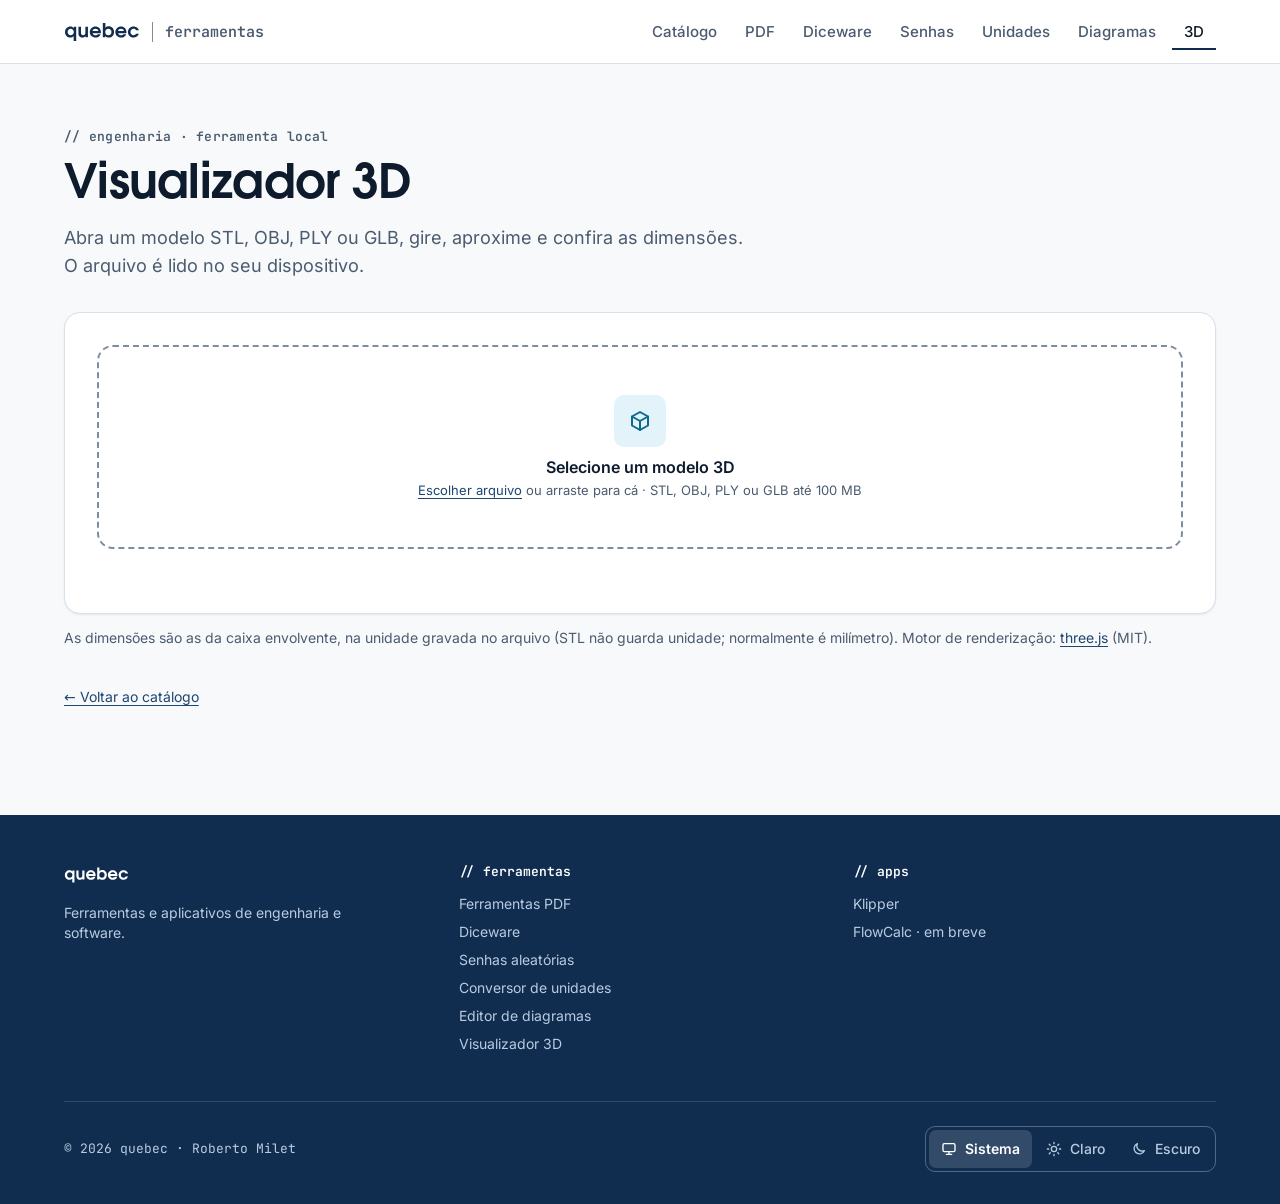
==== 3d/index.html @ 124abe1d "quebec 1.2.0: casca compartilhada, correções da 1.1.1 e motores MIT Correções (Release 1) - tokens: " ====
<!doctype html>
<html lang="pt-BR" data-theme="light">
<head>
  <meta charset="utf-8">
  <meta name="viewport" content="width=device-width, initial-scale=1">
  <title>Visualizador 3D | quebec</title>
  <meta name="description" content="Abra modelos STL, OBJ, PLY e GLB no navegador e meça as dimensões, sem enviar o arquivo.">
  <link rel="canonical" href="https://ferramentas.quebec.com.br/3d/">
  <!-- qb:head -->
<script>(function(){var s;try{s=localStorage.getItem('qb-theme')}catch(e){}document.documentElement.setAttribute('data-theme',s==='light'||s==='dark'?s:(matchMedia('(prefers-color-scheme: dark)').matches?'dark':'light'))})()</script>
<link rel="icon" type="image/png" sizes="16x16" href="/assets/quebec/logos/favicon_16.png">
<link rel="icon" type="image/png" sizes="32x32" href="/assets/quebec/logos/favicon_32.png">
<link rel="apple-touch-icon" href="/assets/quebec/logos/apple-touch-icon.png">
<meta name="theme-color" content="#F7F9FA" media="(prefers-color-scheme: light)">
<meta name="theme-color" content="#08131F" media="(prefers-color-scheme: dark)">
<link rel="preload" href="/assets/quebec/fonts/Inter-400.woff2" as="font" type="font/woff2" crossorigin>
<link rel="preload" href="/assets/quebec/fonts/TeXGyreAdventor-700.woff2" as="font" type="font/woff2" crossorigin>
<link rel="stylesheet" href="/assets/quebec/tokens.css?v=1.2.0">
<link rel="stylesheet" href="/assets/quebec/bundle.css?v=1.2.0">
<script src="/assets/quebec/quebec.js?v=1.2.0" defer></script>
<!-- /qb:head -->
  <!-- Motor: three.js (licença MIT), carregado do jsDelivr com versão fixa. -->
  <script type="importmap">{ "imports": { "three": "https://cdn.jsdelivr.net/npm/three@0.170.0/build/three.module.js", "three/addons/": "https://cdn.jsdelivr.net/npm/three@0.170.0/examples/jsm/" } }</script>
  <style>
    .viewer { position: relative; height: min(62vh, 560px); margin-top: var(--space-6); border: 1px solid var(--border); border-radius: var(--radius-lg); background: var(--surface-sunken); overflow: hidden; touch-action: none; }
    .viewer canvas { display: block; width: 100%; height: 100%; }
    .viewer-bar { display: flex; justify-content: space-between; align-items: center; gap: var(--space-4); flex-wrap: wrap; margin-top: var(--space-4); }
    .viewer-bar .qb-kv { flex: 1; min-width: 260px; }
    @media (max-width: 600px) { .viewer { height: 50vh; } }
  </style>
  <script type="module" src="./app.js?v=1"></script>
</head>
<body class="qb">
<!-- qb:header active="3d" -->
<a class="qb-btn qb-btn--primary qb-skip" href="#conteudo">Pular para o conteúdo</a>
<div class="qb-header-wrap">
  <header class="qb-header"><div class="qb-container">
    <a class="qb-brand" href="/" aria-label="quebec ferramentas, início"><img class="qb-only-light" src="/assets/quebec/logos/nome_quebec.svg" alt="quebec" width="76" height="28"><img class="qb-only-dark" src="/assets/quebec/logos/nome_quebec_branco.svg" alt="quebec" width="76" height="28"><span class="qb-sub">ferramentas</span></a>
    <nav class="qb-nav" aria-label="Principal"><a href="/">Catálogo</a><a href="/pdf/">PDF</a><a href="/diceware/">Diceware</a><a href="/senhas/">Senhas</a><a href="/unidades/">Unidades</a><a href="/diagramas/">Diagramas</a><a href="/3d/" aria-current="page">3D</a></nav>
    <button class="qb-menu-btn" type="button" aria-expanded="false" aria-controls="menu-celular" aria-label="Menu"><span class="i-open"><svg class="qb-i" aria-hidden="true"><use href="/assets/quebec/icons.svg?v=1.2.0#menu"/></svg></span><span class="i-close"><svg class="qb-i" aria-hidden="true"><use href="/assets/quebec/icons.svg?v=1.2.0#close"/></svg></span></button>
  </div></header>
  <nav class="qb-mobile-nav" id="menu-celular" aria-label="Principal (celular)" hidden><a href="/">Catálogo</a><a href="/pdf/">PDF</a><a href="/diceware/">Diceware</a><a href="/senhas/">Senhas</a><a href="/unidades/">Unidades</a><a href="/diagramas/">Diagramas</a><a href="/3d/" aria-current="page">3D</a></nav>
</div>
<!-- /qb:header -->

<main class="qb-page qb-page--wide" id="conteudo" data-qb-accent="ciano">
  <div class="qb-page-head">
    <p class="qb-eyebrow">// engenharia · ferramenta local</p>
    <h1 class="display-lg">Visualizador 3D</h1>
    <p class="qb-lead body-lg">Abra um modelo STL, OBJ, PLY ou GLB, gire, aproxime e confira as dimensões. O arquivo é lido no seu dispositivo.</p>
  </div>

  <div class="qb-panel">
    <div class="qb-drop" id="drop">
      <input type="file" id="file" accept=".stl,.obj,.ply,.glb" aria-label="Selecionar modelo 3D" aria-describedby="dropHelp">
      <span class="qb-icon-tile" aria-hidden="true"><svg class="qb-i"><use href="/assets/quebec/icons.svg?v=1.2.0#cube"/></svg></span>
      <span class="qb-drop-text"><strong>Selecione um modelo 3D</strong>
      <span class="qb-help" id="dropHelp"><span class="qb-drop-link">Escolher arquivo</span> ou arraste para cá · STL, OBJ, PLY ou GLB até 100 MB</span></span>
    </div>
    <div class="viewer" id="viewer" hidden aria-label="Visualização do modelo. Arraste para girar, use a roda ou pinça para aproximar." role="img"></div>
    <div class="viewer-bar" id="bar" hidden>
      <dl class="qb-kv" id="info"></dl>
      <div class="qb-actions">
        <button class="qb-chip" type="button" id="wire" aria-pressed="false">Aramado</button>
        <button class="qb-btn qb-btn--secondary qb-btn--sm" type="button" id="reset"><svg class="qb-i" aria-hidden="true"><use href="/assets/quebec/icons.svg?v=1.2.0#rotate"/></svg>Recentrar</button>
      </div>
    </div>
    <p class="qb-status" id="status" role="status" aria-live="polite"></p>
  </div>

  <p class="qb-help">As dimensões são as da caixa envolvente, na unidade gravada no arquivo (STL não guarda unidade; normalmente é milímetro). Motor de renderização: <a href="https://threejs.org/" target="_blank" rel="noopener noreferrer">three.js</a> (MIT).</p>
  <p class="qb-page-foot"><a href="/">← Voltar ao catálogo</a></p>
</main>

<!-- qb:footer -->
<footer class="qb-footer"><div class="qb-container">
  <div class="qb-foot-grid">
    <div class="qb-foot-brand"><img src="/assets/quebec/logos/nome_quebec_branco.svg" alt="quebec" width="65" height="24"><p>Ferramentas e aplicativos de engenharia e software.</p></div>
    <div><h2 class="qb-foot-title">// ferramentas</h2><ul><li><a href="/pdf/">Ferramentas PDF</a></li><li><a href="/diceware/">Diceware</a></li><li><a href="/senhas/">Senhas aleatórias</a></li><li><a href="/unidades/">Conversor de unidades</a></li><li><a href="/diagramas/">Editor de diagramas</a></li><li><a href="/3d/">Visualizador 3D</a></li></ul></div>
    <div><h2 class="qb-foot-title">// apps</h2><ul><li><a href="https://klipper.quebec.com.br/" rel="noopener noreferrer">Klipper</a></li><li><span class="qb-soon">FlowCalc · em breve</span></li></ul></div>
  </div>
  <div class="qb-legal"><span>© <span data-qb-year>2026</span> quebec · Roberto Milet</span><div class="qb-theme" role="group" aria-label="Tema"><button type="button" data-qb-theme-set="system" aria-pressed="true"><svg class="qb-i" aria-hidden="true"><use href="/assets/quebec/icons.svg?v=1.2.0#monitor"/></svg>Sistema</button><button type="button" data-qb-theme-set="light" aria-pressed="false"><svg class="qb-i" aria-hidden="true"><use href="/assets/quebec/icons.svg?v=1.2.0#sun"/></svg>Claro</button><button type="button" data-qb-theme-set="dark" aria-pressed="false"><svg class="qb-i" aria-hidden="true"><use href="/assets/quebec/icons.svg?v=1.2.0#moon"/></svg>Escuro</button></div></div>
</div></footer>
<!-- /qb:footer -->
</body>
</html>
---- assets/quebec/tokens.css ----
/* quebec — gerado de tokens.json do design system (pacote 1.2.0). Não editar à mão: altere o design system e gere de novo.
   1.2.0: espaços 5/10/20, --accent (realce por ferramenta), --band-border*, --on-success e tokens de movimento. */
@font-face { font-family: 'TeX Gyre Adventor'; src: url('fonts/TeXGyreAdventor-700.woff2') format('woff2'); font-weight: 700; font-style: normal; font-display: swap; }
@font-face { font-family: 'Inter'; src: url('fonts/Inter-400.woff2') format('woff2'); font-weight: 400; font-style: normal; font-display: swap; }
@font-face { font-family: 'Inter'; src: url('fonts/Inter-500.woff2') format('woff2'); font-weight: 500; font-style: normal; font-display: swap; }
@font-face { font-family: 'Inter'; src: url('fonts/Inter-600.woff2') format('woff2'); font-weight: 600; font-style: normal; font-display: swap; }
@font-face { font-family: 'JetBrains Mono'; src: url('fonts/JetBrainsMono-400.woff2') format('woff2'); font-weight: 400; font-style: normal; font-display: swap; }
@font-face { font-family: 'JetBrains Mono'; src: url('fonts/JetBrainsMono-600.woff2') format('woff2'); font-weight: 600; font-style: normal; font-display: swap; }
:root, [data-theme="light"] {
  --navy-950: #08131F;
  --navy-900: #0F1E31;
  --navy-800: #102D50;
  --navy-700: #1D4673;
  --navy-500: #3D6E9F;
  --navy-300: #9CC0E6;
  --navy-100: #E7EEF6;
  --navy-050: #F3F6FA;
  --slate-700: #4B5B70;
  --slate-400: #7D8DA1;
  --slate-200: #D8E0E9;
  --slate-050: #F7F9FA;
  --cyan-400: #4CC3F0;
  --bg: var(--slate-050);
  --surface: #FFFFFF;
  --surface-sunken: #EEF3F8;
  --surface-tint: var(--navy-100);
  --text: #0E1B2C;
  --text-muted: var(--slate-700);
  --border: var(--slate-200);
  --border-strong: var(--slate-400);
  --primary: var(--navy-800);
  --primary-hover: #0A1F38;
  --on-primary: #FFFFFF;
  --link: var(--navy-700);
  --focus: #1F78B8;
  --band: var(--navy-800);
  --on-band: #FFFFFF;
  --on-band-muted: #B9CBE0;
  --success: #1E7B4F;
  --warning: #8F5410;
  --danger: #B42318;
  --on-success: #FFFFFF;
  --accent: var(--primary);
  --accent-tint: var(--surface-tint);
  --band-border: rgba(255,255,255,0.14);
  --band-border-strong: rgba(255,255,255,0.28);
  --shadow-sm: 0 1px 2px rgba(16,45,80,0.08);
  --shadow-md: 0 6px 20px rgba(16,45,80,0.10);
  color-scheme: light;
}
[data-theme="dark"] {
  --bg: var(--navy-950);
  --surface: var(--navy-900);
  --surface-sunken: #0B1828;
  --surface-tint: #14304F;
  --text: #EEF3F8;
  --text-muted: #A3B2C4;
  --border: #25394F;
  --border-strong: #5E7591;
  --primary: var(--navy-300);
  --primary-hover: #B9D3EE;
  --on-primary: var(--navy-950);
  --link: var(--navy-300);
  --focus: var(--cyan-400);
  --band: var(--navy-900);
  --on-band: #EEF3F8;
  --on-band-muted: #A3B2C4;
  --success: #5CCB93;
  --warning: #F0B45A;
  --danger: #F28B82;
  --on-success: var(--navy-950);
  --band-border: rgba(255,255,255,0.12);
  --band-border-strong: rgba(255,255,255,0.24);
  --shadow-sm: 0 1px 2px rgba(0,0,0,0.4);
  --shadow-md: 0 8px 24px rgba(0,0,0,0.45);
  color-scheme: dark;
}
:root {
  --space-1: 4px;
  --space-2: 8px;
  --space-3: 12px;
  --space-4: 16px;
  --space-5: 20px;
  --space-6: 24px;
  --space-8: 32px;
  --space-10: 40px;
  --space-12: 48px;
  --space-16: 64px;
  --space-20: 80px;
  --space-24: 96px;
  --radius-sm: 6px;
  --radius-md: 10px;
  --radius-lg: 16px;
  --radius-xl: 24px;
  --radius-full: 999px;
  --container: 1200px;
  --container-narrow: 760px;
  --header-height: 64px;
  --dur-1: 120ms;
  --dur-2: 200ms;
  --ease: cubic-bezier(.2,0,0,1);
  --font-display: "TeX Gyre Adventor", "Century Gothic", "Avenir Next", system-ui, sans-serif;
  --font-sans: Inter, system-ui, -apple-system, "Segoe UI", Roboto, sans-serif;
  --font-mono: "JetBrains Mono", ui-monospace, "SFMono-Regular", Menlo, monospace;
}
/* Realce por ferramenta: só pinta ícones, sobretítulos e destaques de título. Nunca altera --primary, --link ou --focus.
   As cores ficam longe de --danger, --warning e --success. Use <main data-qb-accent="violeta">. */
[data-qb-accent="violeta"] { --accent: #6A3FC1; --accent-tint: #F0EBFA; }
[data-theme="dark"] [data-qb-accent="violeta"] { --accent: #C3AEF5; --accent-tint: #2A2347; }
[data-qb-accent="ciano"] { --accent: #0B6A8F; --accent-tint: #E3F3FA; }
[data-theme="dark"] [data-qb-accent="ciano"] { --accent: var(--cyan-400); --accent-tint: #0F3144; }
@media (prefers-reduced-motion: reduce) { :root { --dur-1: 0ms; --dur-2: 0ms; } }
.display-xl { font-family: var(--font-display); font-size: 64px; line-height: 68px; font-weight: 700; letter-spacing: -0.02em; }
.display-lg { font-family: var(--font-display); font-size: 48px; line-height: 54px; font-weight: 700; letter-spacing: -0.015em; }
.h1 { font-family: var(--font-display); font-size: 36px; line-height: 42px; font-weight: 700; letter-spacing: -0.01em; }
.h2 { font-family: var(--font-display); font-size: 28px; line-height: 34px; font-weight: 700; }
.h3 { font-family: var(--font-display); font-size: 20px; line-height: 26px; font-weight: 700; }
.body-lg { font-family: var(--font-sans); font-size: 18px; line-height: 28px; font-weight: 400; }
.body { font-family: var(--font-sans); font-size: 16px; line-height: 24px; font-weight: 400; }
.body-sm { font-family: var(--font-sans); font-size: 14px; line-height: 20px; font-weight: 400; }
.label { font-family: var(--font-sans); font-size: 14px; line-height: 20px; font-weight: 600; }
.caption { font-family: var(--font-sans); font-size: 12px; line-height: 16px; font-weight: 500; }
.eyebrow { font-family: var(--font-mono); font-size: 13px; line-height: 18px; font-weight: 600; }
.code { font-family: var(--font-mono); font-size: 14px; line-height: 22px; font-weight: 400; }
.result { font-family: var(--font-mono); font-size: 32px; line-height: 40px; font-weight: 600; }
---- assets/quebec/bundle.css ----
/* quebec — componentes (classes qb-*), pacote 1.2.0. Carrega depois de tokens.css; usa só variáveis de token.
   Pontos de quebra (convenção, media queries não leem variáveis): 1100 / 860 / 600 px. */
.qb, .qb * { box-sizing: border-box; }
.qb { font-family: var(--font-sans); color: var(--text); background: var(--bg); -webkit-font-smoothing: antialiased; }
.qb a { color: var(--link); text-underline-offset: 3px; }
.qb :focus-visible { outline: 2px solid var(--focus); outline-offset: 2px; }
.qb-container { max-width: var(--container); margin: 0 auto; padding: 0 var(--space-6); }
.qb-narrow { max-width: var(--container-narrow); margin: 0 auto; padding: 0 var(--space-6); }
.qb-muted { color: var(--text-muted); }

/* Botão */
.qb-btn { display: inline-flex; align-items: center; justify-content: center; gap: var(--space-2); height: 44px; padding: 0 var(--space-6);
  border-radius: var(--radius-md); border: 1px solid transparent; font: 600 15px/20px var(--font-sans); text-decoration: none; cursor: pointer; white-space: nowrap; }
.qb a.qb-btn { text-decoration: none; }
.qb-btn svg { width: 18px; height: 18px; }
.qb-btn--primary, .qb a.qb-btn--primary { background: var(--primary); color: var(--on-primary); }
.qb-btn--primary:hover { background: var(--primary-hover); }
.qb-btn--secondary, .qb a.qb-btn--secondary { background: var(--surface); color: var(--text); border-color: var(--border-strong); }
.qb-btn--secondary:hover { background: var(--surface-sunken); }
.qb-btn--ghost, .qb a.qb-btn--ghost { background: transparent; color: var(--text); }
.qb-btn--ghost:hover { background: var(--surface-tint); }
.qb-btn--on-band, .qb a.qb-btn--on-band { background: var(--on-band); color: var(--navy-800); }
.qb-btn--sm { height: 36px; padding: 0 var(--space-4); font-size: 14px; }
.qb-btn[disabled] { opacity: .45; cursor: not-allowed; }

/* Selo */
.qb-badge { display: inline-flex; align-items: center; gap: var(--space-1); height: 24px; padding: 0 var(--space-2); border-radius: var(--radius-sm);
  font: 500 12px/16px var(--font-sans); background: var(--surface-sunken); color: var(--text-muted); border: 1px solid var(--border); }
.qb-badge svg { width: 14px; height: 14px; }
.qb-badge--brand { background: var(--surface-tint); color: var(--text); border-color: transparent; }
.qb-badge--new { background: var(--primary); color: var(--on-primary); border-color: transparent; }
.qb-badge--success { color: var(--success); background: var(--surface); border-color: var(--border); }

/* Chip de filtro */
.qb-chips { display: flex; flex-wrap: wrap; gap: var(--space-2); }
.qb-chip { display: inline-flex; align-items: center; gap: var(--space-2); height: 36px; padding: 0 var(--space-4); border-radius: var(--radius-full);
  border: 1px solid var(--border-strong); background: var(--surface); color: var(--text); font: 500 14px/20px var(--font-sans); cursor: pointer; }
.qb-chip[aria-pressed="true"] { background: var(--primary); border-color: var(--primary); color: var(--on-primary); }
.qb-chip .qb-count { font: 400 12px/16px var(--font-mono); opacity: .75; }

/* Campo */
.qb-field { display: grid; gap: var(--space-2); }
.qb-field > label { font: 600 14px/20px var(--font-sans); }
.qb-field .qb-help { font: 400 13px/18px var(--font-sans); color: var(--text-muted); }
.qb-input { display: flex; align-items: center; gap: var(--space-2); height: 44px; padding: 0 var(--space-4); border-radius: var(--radius-md);
  border: 1px solid var(--border-strong); background: var(--surface); color: var(--text); }
.qb-input:focus-within { outline: 2px solid var(--focus); outline-offset: 2px; }
.qb-input input, .qb-input select { flex: 1; min-width: 0; border: 0; background: transparent; color: inherit; font: 400 16px/24px var(--font-sans); outline: none; }
.qb-input .qb-unit { font: 400 14px/20px var(--font-mono); color: var(--text-muted); }
.qb-input svg { width: 18px; height: 18px; color: var(--text-muted); flex: none; }
.qb-input--search { height: 52px; border-radius: var(--radius-lg); }
.qb-input--error { border-color: var(--danger); }
.qb-field .qb-error { font: 500 13px/18px var(--font-sans); color: var(--danger); }
.qb-kbd { font: 500 12px/16px var(--font-mono); padding: 2px 6px; border-radius: var(--radius-sm); border: 1px solid var(--border-strong); color: var(--text-muted); background: var(--surface-sunken); }
.qb-mono { font-family: var(--font-mono); }

/* Cabeçalho */
.qb-header { height: var(--header-height); background: var(--surface); border-bottom: 1px solid var(--border); }
.qb-header .qb-container { height: 100%; display: flex; align-items: center; gap: var(--space-8); }
.qb-brand { display: inline-flex; align-items: center; gap: var(--space-3); text-decoration: none; color: var(--text); }
.qb .qb-brand { text-decoration: none; }
.qb-brand img { height: 28px; width: auto; display: block; }
.qb-brand .qb-sub { font: 600 15px/20px var(--font-mono); color: var(--text-muted); padding-left: var(--space-3); border-left: 1px solid var(--border-strong); }
.qb-nav { display: flex; gap: var(--space-1); margin-left: auto; align-items: center; }
.qb-nav a { font: 500 15px/20px var(--font-sans); color: var(--text-muted); text-decoration: none; padding: var(--space-2) var(--space-3); border-radius: var(--radius-sm); }
.qb-nav a:hover { color: var(--text); background: var(--surface-tint); }
.qb-nav a[aria-current="page"] { color: var(--text); box-shadow: inset 0 -2px 0 var(--primary); border-radius: 0; }

/* Sobretítulo e seções */
.qb-eyebrow { font: 600 13px/18px var(--font-mono); color: var(--text-muted); letter-spacing: .02em; margin: 0 0 var(--space-3); }
.qb-section { padding: var(--space-24) 0; }
.qb-section-head { max-width: 640px; margin-bottom: var(--space-12); }
.qb-section-head h2 { margin: 0 0 var(--space-3); }
.qb-section-head p { margin: 0; color: var(--text-muted); }

/* Hero */
.qb-hero { padding: var(--space-24) 0 var(--space-16); }
.qb-hero .qb-container { display: grid; grid-template-columns: 1.1fr .9fr; gap: var(--space-16); align-items: center; }
.qb-hero h1 { margin: 0 0 var(--space-6); }
.qb-hero p.qb-lead { margin: 0 0 var(--space-8); color: var(--text-muted); max-width: 520px; }
.qb-actions { display: flex; gap: var(--space-3); flex-wrap: wrap; }
.qb-tree { background: var(--surface); border: 1px solid var(--border); border-radius: var(--radius-xl); padding: var(--space-8); box-shadow: var(--shadow-sm); }
.qb-tree .qb-tree-top { display: flex; align-items: center; gap: var(--space-3); margin-bottom: var(--space-6); }
.qb-tree .qb-tree-top img { width: 40px; height: 40px; }
.qb-tree ul { list-style: none; margin: 0; padding: 0; font: 400 15px/24px var(--font-mono); }
.qb-tree li { display: grid; grid-template-columns: 28px 130px 1fr; padding: var(--space-2) 0; border-top: 1px dashed var(--border); }
.qb-tree li .b { color: var(--text-muted); }
.qb-tree li .n { font-weight: 600; color: var(--text); }
.qb-tree li .d { color: var(--text-muted); font-family: var(--font-sans); font-size: 14px; }

/* Cards */
.qb-grid { display: grid; grid-template-columns: repeat(3, 1fr); gap: var(--space-6); }
.qb-card { display: flex; flex-direction: column; gap: var(--space-3); padding: var(--space-6); background: var(--surface); border: 1px solid var(--border);
  border-radius: var(--radius-lg); color: var(--text); text-decoration: none; }
.qb a.qb-card { text-decoration: none; color: var(--text); }
a.qb-card:hover { box-shadow: var(--shadow-md); border-color: var(--border-strong); }
.qb-card h3 { margin: 0; }
.qb-card p { margin: 0; color: var(--text-muted); }
.qb-card .qb-card-top { display: flex; align-items: center; justify-content: space-between; gap: var(--space-3); }
.qb-card .qb-card-foot { margin-top: auto; padding-top: var(--space-3); display: flex; align-items: center; justify-content: space-between; gap: var(--space-2);
  font: 400 13px/18px var(--font-mono); color: var(--text-muted); }
.qb-card .qb-go { font: 600 14px/20px var(--font-sans); color: var(--link); display: inline-flex; align-items: center; gap: var(--space-1); }
.qb-card .qb-go svg { width: 16px; height: 16px; }
.qb-icon-tile { width: 44px; height: 44px; border-radius: var(--radius-md); background: var(--accent-tint); color: var(--accent);
  display: inline-flex; align-items: center; justify-content: center; flex: none; }
.qb-icon-tile svg { width: 24px; height: 24px; }
.qb-icon-tile--brand { background: var(--navy-800); color: var(--on-band); }

/* Painel de ferramenta */
.qb-tool { background: var(--surface); border: 1px solid var(--border); border-radius: var(--radius-lg); overflow: hidden; }
.qb-tool-head { display: flex; align-items: center; gap: var(--space-4); padding: var(--space-6); border-bottom: 1px solid var(--border); }
.qb-tool-head h2 { margin: 0; }
.qb-tool-head p { margin: 2px 0 0; color: var(--text-muted); }
.qb-tool-body { display: grid; grid-template-columns: 1fr 1fr; }
.qb-tool-in { padding: var(--space-6); display: grid; gap: var(--space-4); align-content: start; }
.qb-tool-out { padding: var(--space-6); background: var(--surface-sunken); border-left: 1px solid var(--border); display: grid; gap: var(--space-4); align-content: start; }
.qb-row2 { display: grid; grid-template-columns: 1fr 1fr; gap: var(--space-3); }
.qb-meter { height: 8px; border-radius: var(--radius-full); background: var(--border); overflow: hidden; }
.qb-meter > span { display: block; height: 100%; background: var(--primary); border-radius: var(--radius-full); }
.qb-kv { display: grid; grid-template-columns: auto 1fr; gap: var(--space-2) var(--space-6); margin: 0; font: 400 14px/22px var(--font-mono); }
.qb-kv dt { color: var(--text-muted); }
.qb-kv dd { margin: 0; text-align: right; }
.qb-note { display: flex; gap: var(--space-2); align-items: flex-start; font: 400 13px/18px var(--font-sans); color: var(--text-muted); }
.qb-note svg { width: 16px; height: 16px; flex: none; margin-top: 1px; }

/* Faixa e rodapé */
.qb-band { background: var(--band); color: var(--on-band); border-radius: var(--radius-xl); padding: var(--space-12); display: flex; align-items: center; justify-content: space-between; gap: var(--space-8); }
.qb-band h2 { margin: 0 0 var(--space-2); color: var(--on-band); }
.qb-band p { margin: 0; color: var(--on-band-muted); }
.qb-footer { background: var(--band); color: var(--on-band-muted); padding: var(--space-12) 0 var(--space-8); }
.qb-footer .qb-foot-grid { display: grid; grid-template-columns: repeat(auto-fit, minmax(160px, 1fr)); gap: var(--space-8); }
.qb-footer .qb-foot-brand p { margin: 0; max-width: 300px; font-size: 14px; line-height: 20px; }
.qb-footer img { height: 24px; display: block; margin-bottom: var(--space-4); }
/* Título de coluna do rodapé: vale para qualquer nível de título (h2, h3, h4). */
.qb-footer h4, .qb-foot-title { margin: 0 0 var(--space-3); font: 600 13px/18px var(--font-mono); letter-spacing: normal; color: var(--on-band); }
.qb-footer .qb-soon { font-size: 14px; color: var(--on-band-muted); }
.qb-footer ul { list-style: none; margin: 0; padding: 0; display: grid; gap: var(--space-2); }
.qb-footer a { color: var(--on-band-muted); text-decoration: none; font-size: 14px; }
.qb-footer a:hover { color: var(--on-band); text-decoration: underline; }
.qb-footer .qb-legal { margin-top: var(--space-12); padding-top: var(--space-6); border-top: 1px solid var(--band-border); display: flex; align-items: center; justify-content: space-between; gap: var(--space-4); flex-wrap: wrap; font: 400 13px/18px var(--font-mono); }

@media (max-width: 860px) {
  .qb-hero .qb-container, .qb-tool-body { grid-template-columns: 1fr; }
  .qb-tool-out { border-left: 0; border-top: 1px solid var(--border); }
  .qb-grid { grid-template-columns: repeat(2, minmax(0, 1fr)); }
  .qb-band { flex-direction: column; align-items: flex-start; padding: var(--space-8); }
  .qb-section { padding: var(--space-16) 0; }
  .qb-nav { display: none; }
}

/* ---------- v1.1 ---------- */
.qb [hidden] { display: none !important; }
.qb .qb-input input:focus-visible, .qb .qb-input select:focus-visible { outline: none; }
.qb .qb-only-dark { display: none !important; }
[data-theme="dark"] .qb .qb-only-light, .qb[data-theme="dark"] .qb-only-light { display: none !important; }
[data-theme="dark"] .qb .qb-only-dark, .qb[data-theme="dark"] .qb-only-dark { display: block !important; }
.qb-visually-hidden { position: absolute !important; width: 1px; height: 1px; margin: -1px; padding: 0; overflow: hidden; clip: rect(0 0 0 0); white-space: nowrap; border: 0; }

/* Alvo de toque: controles de 36px ganham 4px invisíveis acima e abaixo (44px no total). */
.qb-btn--sm, .qb-chip { position: relative; }
.qb-btn--sm::after, .qb-chip::after { content: ""; position: absolute; left: 0; right: 0; top: -4px; bottom: -4px; }

/* Menu no celular */
.qb-menu-btn { display: none; margin-left: auto; width: 44px; height: 44px; align-items: center; justify-content: center; flex: none;
  border-radius: var(--radius-md); border: 1px solid var(--border-strong); background: var(--surface); color: var(--text); cursor: pointer; padding: 0; }
.qb-menu-btn svg { width: 22px; height: 22px; display: block; }
.qb-menu-btn .i-close { display: none; }
.qb-menu-btn[aria-expanded="true"] .i-open { display: none; }
.qb-menu-btn[aria-expanded="true"] .i-close { display: block; }
.qb-mobile-nav { display: none; background: var(--surface); border-bottom: 1px solid var(--border); padding: var(--space-2) var(--space-6) var(--space-6); box-shadow: var(--shadow-md); }
.qb-mobile-nav a { display: flex; align-items: center; min-height: 48px; padding: 0 var(--space-3); font: 500 16px/24px var(--font-sans); color: var(--text); text-decoration: none; border-radius: var(--radius-md); }
.qb-mobile-nav a:hover { background: var(--surface-tint); }
.qb-mobile-nav a[aria-current="page"] { background: var(--surface-tint); font-weight: 600; }
.qb .qb-mobile-nav a.qb-btn { justify-content: center; width: 100%; margin-top: var(--space-4); min-height: 48px; font-weight: 600; }
.qb .qb-mobile-nav a.qb-btn--primary { color: var(--on-primary); }
.qb-header--compact .qb-nav, .qb-header--compact .qb-header-cta { display: none; }
.qb-header--compact .qb-menu-btn { display: inline-flex; }
.qb-header--compact + .qb-mobile-nav:not([hidden]) { display: block; }
@media (max-width: 860px) {
  .qb-header .qb-header-cta { display: none; }
  .qb-menu-btn { display: inline-flex; }
  .qb-mobile-nav:not([hidden]) { display: block; }
}

/* Seletor de tema */
.qb-theme { display: inline-flex; padding: 3px; gap: 2px; border-radius: var(--radius-md); border: 1px solid var(--border-strong); background: var(--surface); }
.qb-theme button { display: inline-flex; align-items: center; gap: var(--space-2); min-height: 38px; padding: 0 var(--space-3); border: 0; border-radius: calc(var(--radius-md) - 3px);
  background: transparent; color: var(--text-muted); font: 500 14px/20px var(--font-sans); cursor: pointer; }
.qb-theme button svg { width: 16px; height: 16px; }
.qb-theme button[aria-pressed="true"] { background: var(--surface-tint); color: var(--text); font-weight: 600; }
.qb-footer .qb-theme { background: transparent; border-color: var(--band-border-strong); }
.qb-footer .qb-theme button { color: var(--on-band-muted); }
.qb-footer .qb-theme button[aria-pressed="true"] { background: var(--band-border); color: var(--on-band); }

/* Área de arquivos */
.qb-drop { position: relative; display: grid; justify-items: center; gap: var(--space-2); text-align: center; padding: var(--space-12) var(--space-6);
  border: 2px dashed var(--border-strong); border-radius: var(--radius-lg); background: var(--surface); color: var(--text); cursor: pointer; }
.qb-drop:hover, .qb-drop.is-over { border-color: var(--primary); background: var(--surface-tint); }
.qb-drop:focus-within { outline: 2px solid var(--focus); outline-offset: 2px; }
.qb-drop input[type="file"] { position: absolute; inset: 0; opacity: 0; cursor: pointer; width: 100%; height: 100%; }
.qb-drop .qb-icon-tile { width: 52px; height: 52px; }
.qb-drop strong { font: 600 16px/24px var(--font-sans); }
.qb-drop .qb-drop-link { color: var(--link); text-decoration: underline; text-underline-offset: 3px; }
.qb-drop .qb-help { font: 400 13px/18px var(--font-sans); color: var(--text-muted); }
.qb-drop.is-error { border-color: var(--danger); }
.qb-drop.is-compact { padding: var(--space-6); grid-auto-flow: column; justify-content: start; text-align: left; }

/* Lista de arquivos */
.qb-files { list-style: none; margin: 0; padding: 0; border: 1px solid var(--border); border-radius: var(--radius-lg); background: var(--surface); }
.qb-file { display: grid; grid-template-columns: auto auto 1fr auto auto; align-items: center; gap: var(--space-3); padding: var(--space-2) var(--space-3) var(--space-2) var(--space-2); min-height: 64px; }
.qb-file + .qb-file { border-top: 1px solid var(--border); }
.qb-file .qb-move { display: grid; }
.qb-file .qb-move button, .qb-icon-btn { width: 44px; height: 30px; display: inline-flex; align-items: center; justify-content: center; border: 0; background: transparent;
  color: var(--text-muted); border-radius: var(--radius-sm); cursor: pointer; padding: 0; }
.qb-icon-btn { height: 44px; }
.qb-file .qb-move button:hover, .qb-icon-btn:hover { background: var(--surface-tint); color: var(--text); }
.qb-file .qb-move button[disabled] { opacity: .35; cursor: default; background: transparent; }
.qb-file .qb-move svg, .qb-icon-btn svg { width: 18px; height: 18px; }
.qb-file .qb-file-ico { color: var(--primary); display: inline-flex; }
.qb-file .qb-file-ico svg { width: 22px; height: 22px; }
.qb-file .qb-file-name { min-width: 0; }
.qb-file .qb-file-name b { display: block; font: 600 15px/20px var(--font-sans); overflow: hidden; text-overflow: ellipsis; white-space: nowrap; }
.qb-file .qb-file-name span { font: 400 13px/18px var(--font-mono); color: var(--text-muted); }
.qb-file .qb-file-state { font: 500 13px/18px var(--font-sans); color: var(--text-muted); display: inline-flex; gap: var(--space-1); align-items: center; white-space: nowrap; }
.qb-file .qb-file-state svg { width: 16px; height: 16px; }
.qb-file.is-done .qb-file-state { color: var(--success); }
.qb-file.is-error .qb-file-state { color: var(--danger); }
.qb-file.is-error .qb-file-name span { color: var(--danger); }

/* Progresso */
.qb-progress { display: grid; gap: var(--space-2); }
.qb-progress-top { display: flex; justify-content: space-between; gap: var(--space-3); font: 600 14px/20px var(--font-sans); }
.qb-progress-top .qb-mono { font-weight: 400; color: var(--text-muted); }
.qb-bar { height: 8px; border-radius: var(--radius-full); background: var(--border); overflow: hidden; }
.qb-bar > span { display: block; height: 100%; background: var(--primary); border-radius: var(--radius-full); }
.qb-bar.is-indeterminate > span { width: 35%; animation: qb-slide 1.4s ease-in-out infinite; }
@keyframes qb-slide { 0% { transform: translateX(-100%); } 100% { transform: translateX(290%); } }
@media (prefers-reduced-motion: reduce) { .qb-bar.is-indeterminate > span { animation: none; width: 100%; opacity: .5; } }
.qb-progress .qb-help { font: 400 13px/18px var(--font-sans); color: var(--text-muted); }

/* Estado vazio */
.qb-empty { display: grid; justify-items: center; text-align: center; gap: var(--space-3); padding: var(--space-12) var(--space-6);
  border: 1px dashed var(--border-strong); border-radius: var(--radius-lg); background: var(--surface); }
.qb-empty h3 { margin: var(--space-2) 0 0; }
.qb-empty p { margin: 0; color: var(--text-muted); max-width: 420px; }
.qb-empty[hidden] { display: none; }

/* Ferramenta de arquivos */
.qb-ops { display: grid; grid-template-columns: repeat(5, 1fr); gap: var(--space-2); }
.qb-op { display: grid; justify-items: center; gap: var(--space-1); min-height: 72px; padding: var(--space-3) var(--space-2); text-align: center;
  border: 1px solid var(--border); border-radius: var(--radius-md); background: var(--surface); color: var(--text); font: 500 13px/16px var(--font-sans); cursor: pointer; }
.qb-op svg { width: 20px; height: 20px; color: var(--text-muted); }
.qb-op:hover { border-color: var(--border-strong); }
.qb-op[aria-pressed="true"] { border-color: var(--primary); box-shadow: inset 0 0 0 1px var(--primary); background: var(--surface-tint); font-weight: 600; }
.qb-op[aria-pressed="true"] svg { color: var(--primary); }
.qb-filetool { display: grid; gap: var(--space-6); padding: var(--space-6); }
.qb-actionbar { display: flex; align-items: center; justify-content: space-between; gap: var(--space-3); flex-wrap: wrap; padding-top: var(--space-2); border-top: 1px solid var(--border); }
.qb-result { display: flex; align-items: center; gap: var(--space-4); padding: var(--space-4); border-radius: var(--radius-lg); background: var(--surface-sunken); border: 1px solid var(--border); }
.qb-result .qb-icon-tile { background: var(--surface); color: var(--success); }
.qb-result div { flex: 1; min-width: 0; }
.qb-result b { display: block; font: 600 15px/20px var(--font-sans); }
.qb-result span { font: 400 13px/18px var(--font-mono); color: var(--text-muted); }
@media (max-width: 860px) {
  .qb-tool-head { padding: var(--space-4); align-items: flex-start; }
  .qb-tool-head h2 { font-size: 22px; line-height: 28px; }
  .qb-ops { grid-template-columns: repeat(2, 1fr); }
  .qb-file { grid-template-columns: auto 1fr auto; }
  .qb-file .qb-file-ico, .qb-file .qb-file-state { display: none; }
  .qb-result { flex-wrap: wrap; }
}

/* ---------- v1.2 · casca compartilhada das ferramentas ---------- */
body.qb { margin: 0; min-height: 100vh; }
:where(.qb) :where(button, input, select, textarea) { font: inherit; }
.qb-skip { position: absolute; left: var(--space-4); top: -100px; z-index: 20; }
.qb-skip:focus { top: var(--space-3); }

/* Ícones: sprite /assets/quebec/icons.svg, usado com <svg class="qb-i"><use href="…#nome"/></svg>. */
.qb-i { width: 20px; height: 20px; flex: none; display: inline-block; vertical-align: -0.2em; fill: none; stroke: currentColor; stroke-width: 2; stroke-linecap: round; stroke-linejoin: round; }
.qb-accent-text { color: var(--accent); }

/* Movimento */
.qb-btn, .qb-chip, .qb-card, .qb-nav a, .qb-drop, .qb-op, .qb-theme button, .qb-icon-btn, .qb-control, .qb-check {
  transition: background-color var(--dur-1) var(--ease), border-color var(--dur-1) var(--ease), color var(--dur-1) var(--ease), box-shadow var(--dur-2) var(--ease); }
.qb-chip:hover:not([aria-pressed="true"]) { background: var(--surface-tint); }

/* Cartão como botão (catálogos internos das ferramentas) */
button.qb-card { width: 100%; font: inherit; text-align: left; cursor: pointer; align-items: flex-start; }
button.qb-card:hover { box-shadow: var(--shadow-md); border-color: var(--border-strong); }
.qb-card .qb-card-text { margin: 0; color: var(--text-muted); font: 400 14px/20px var(--font-sans); }
.qb-grid--2 { grid-template-columns: repeat(2, minmax(0, 1fr)); }
.qb-grid--4 { grid-template-columns: repeat(4, minmax(0, 1fr)); gap: var(--space-4); }
@media (max-width: 1100px) { .qb-grid--4 { grid-template-columns: repeat(3, minmax(0, 1fr)); } }
@media (max-width: 860px) { .qb-grid--2 { grid-template-columns: repeat(2, minmax(0, 1fr)); } .qb-grid--4 { grid-template-columns: repeat(2, minmax(0, 1fr)); } }
@media (max-width: 600px) {
  .qb-grid, .qb-grid--2, .qb-grid--4 { grid-template-columns: 1fr; gap: var(--space-3); }
  .qb-grid--4 .qb-card { display: grid; grid-template-columns: 44px 1fr; column-gap: var(--space-4); row-gap: var(--space-1); }
  .qb-grid--4 .qb-card > .qb-icon-tile { grid-row: span 2; }
}

/* Página de ferramenta: cabeçalho da página, painel e rodapé da página */
.qb-page { max-width: 880px; margin: 0 auto; padding: var(--space-16) var(--space-6) var(--space-24); }
.qb-page--wide { max-width: var(--container); }
.qb-page--center .qb-page-head { text-align: center; }
.qb-page--center .qb-page-head .qb-lead { margin-left: auto; margin-right: auto; }
.qb-page-head { margin-bottom: var(--space-8); }
.qb-page-head h1 { margin: 0 0 var(--space-3); }
.qb-page-head .qb-lead { margin: 0; max-width: 680px; color: var(--text-muted); }
.qb-page-foot { margin-top: var(--space-10); color: var(--text-muted); font-size: 14px; }
.qb-panel { background: var(--surface); border: 1px solid var(--border); border-radius: var(--radius-lg); padding: var(--space-8); box-shadow: var(--shadow-sm); }
.qb-panel + .qb-panel { margin-top: var(--space-4); }
.qb-divider { border: 0; border-top: 1px solid var(--border); margin: var(--space-8) 0 var(--space-6); }
.qb-help { font: 400 14px/20px var(--font-sans); color: var(--text-muted); }
.qb-help.qb-mono { font-family: var(--font-mono); font-size: 13px; }

/* Controles de formulário soltos: o mesmo padrão de .qb-input (44px, radius-md) */
.qb-label { display: block; margin: 0 0 var(--space-2); font: 600 14px/20px var(--font-sans); color: var(--text); }
.qb-control { display: block; width: 100%; min-height: 44px; padding: 0 var(--space-3); border-radius: var(--radius-md); border: 1px solid var(--border-strong);
  background: var(--surface); color: var(--text); font: 400 16px/24px var(--font-sans); }
textarea.qb-control { padding: var(--space-2) var(--space-3); resize: vertical; }
input[type="color"].qb-control { padding: var(--space-1); cursor: pointer; }
.qb-control:hover { border-color: var(--text-muted); }
.qb-control:focus-visible { outline: 2px solid var(--focus); outline-offset: 2px; }
.qb-control[aria-invalid="true"] { border-color: var(--danger); }
.qb-control--mono, textarea.qb-control--mono { font-family: var(--font-mono); font-variant-ligatures: none; }
.qb-select { position: relative; display: block; }
.qb-select > select { appearance: none; -webkit-appearance: none; padding-right: var(--space-10); cursor: pointer; }
.qb-select::after { content: ""; position: absolute; right: var(--space-3); top: 50%; width: 18px; height: 18px; margin-top: -9px; pointer-events: none; background: var(--text-muted);
  -webkit-mask: url("data:image/svg+xml,%3Csvg xmlns='http://www.w3.org/2000/svg' viewBox='0 0 24 24' fill='none' stroke='black' stroke-width='2' stroke-linecap='round' stroke-linejoin='round'%3E%3Cpath d='M6 9l6 6 6-6'/%3E%3C/svg%3E") center / contain no-repeat;
          mask: url("data:image/svg+xml,%3Csvg xmlns='http://www.w3.org/2000/svg' viewBox='0 0 24 24' fill='none' stroke='black' stroke-width='2' stroke-linecap='round' stroke-linejoin='round'%3E%3Cpath d='M6 9l6 6 6-6'/%3E%3C/svg%3E") center / contain no-repeat; }
.qb-fieldset { border: 0; margin: var(--space-6) 0; padding: 0; min-width: 0; }
.qb-fieldset > legend { padding: 0; margin-bottom: var(--space-3); font: 600 14px/20px var(--font-sans); }
.qb-row2 + .qb-row2, .qb-row2 + .qb-field, .qb-field + .qb-field, .qb-field + .qb-row2 { margin-top: var(--space-4); }
.qb-checks { display: grid; grid-template-columns: repeat(2, minmax(0, 1fr)); gap: var(--space-3); }
.qb-check { display: flex; align-items: center; gap: var(--space-3); min-height: 44px; padding: var(--space-2) var(--space-3); border: 1px solid var(--border); border-radius: var(--radius-md);
  background: var(--surface); font: 600 14px/20px var(--font-sans); cursor: pointer; }
.qb-check:hover { border-color: var(--border-strong); }
.qb-check:has(input:checked) { border-color: var(--border-strong); background: var(--accent-tint); }
.qb-check input { width: 20px; height: 20px; margin: 0; flex: none; accent-color: var(--primary); }
.qb-check--inline { border: 0; padding: 0; min-height: 44px; background: transparent; }
.qb-check--inline:has(input:checked) { background: transparent; }

/* Ações, status e saída */
.qb-panel .qb-actions, .qb-field + .qb-actions, .qb-fieldset + .qb-actions { margin-top: var(--space-6); }
.qb-status { min-height: 20px; margin: var(--space-3) 0 0; font: 400 14px/20px var(--font-sans); color: var(--text-muted); }
.qb-status.is-ok { color: var(--success); }
.qb-status.is-error { color: var(--danger); font-weight: 500; }
.qb-output { display: block; min-height: 72px; padding: var(--space-4) var(--space-5); border-radius: var(--radius-md); background: var(--surface-sunken); border: 1px solid var(--border);
  font: 600 clamp(20px, 3.2vw, 32px)/1.25 var(--font-mono); color: var(--text); overflow-wrap: anywhere; }
.qb-btn.is-done, .qb a.qb-btn.is-done { background: var(--success); border-color: var(--success); color: var(--on-success); }

/* Área de arquivos: rótulo visual dentro do texto de ajuda */
.qb-drop.is-busy { opacity: .6; pointer-events: none; }
.qb-drop .qb-help { margin: 0; }
.qb-drop-text { display: grid; gap: 2px; }

/* Painel recolhível */
.qb-disclosure { background: var(--surface); border: 1px solid var(--border); border-radius: var(--radius-lg); padding: 0 var(--space-6); }
.qb-disclosure + .qb-disclosure { margin-top: var(--space-4); }
.qb-disclosure > summary { display: flex; align-items: center; gap: var(--space-2); min-height: 56px; font: 600 16px/24px var(--font-sans); cursor: pointer; list-style: none; }
.qb-disclosure > summary::-webkit-details-marker { display: none; }
.qb-disclosure > summary::before { content: ""; width: 18px; height: 18px; flex: none; background: var(--text-muted); transition: transform var(--dur-2) var(--ease);
  -webkit-mask: url("data:image/svg+xml,%3Csvg xmlns='http://www.w3.org/2000/svg' viewBox='0 0 24 24' fill='none' stroke='black' stroke-width='2' stroke-linecap='round' stroke-linejoin='round'%3E%3Cpath d='M9 6l6 6-6 6'/%3E%3C/svg%3E") center / contain no-repeat;
          mask: url("data:image/svg+xml,%3Csvg xmlns='http://www.w3.org/2000/svg' viewBox='0 0 24 24' fill='none' stroke='black' stroke-width='2' stroke-linecap='round' stroke-linejoin='round'%3E%3Cpath d='M9 6l6 6-6 6'/%3E%3C/svg%3E") center / contain no-repeat; }
.qb-disclosure[open] > summary::before { transform: rotate(90deg); }
.qb-disclosure[open] > summary { border-bottom: 1px solid var(--border); margin-bottom: var(--space-5); }
.qb-disclosure > :last-child { margin-bottom: var(--space-6); }
.qb-disclosure > summary:last-child { margin-bottom: 0; }

@media (max-width: 600px) {
  .qb-page { padding: var(--space-10) var(--space-4) var(--space-16); }
  .qb-page-head h1 { font-size: 36px; line-height: 42px; }
  .qb-panel { padding: var(--space-5); }
  .qb-row2, .qb-checks { grid-template-columns: 1fr; }
  .qb-disclosure { padding: 0 var(--space-4); }
}
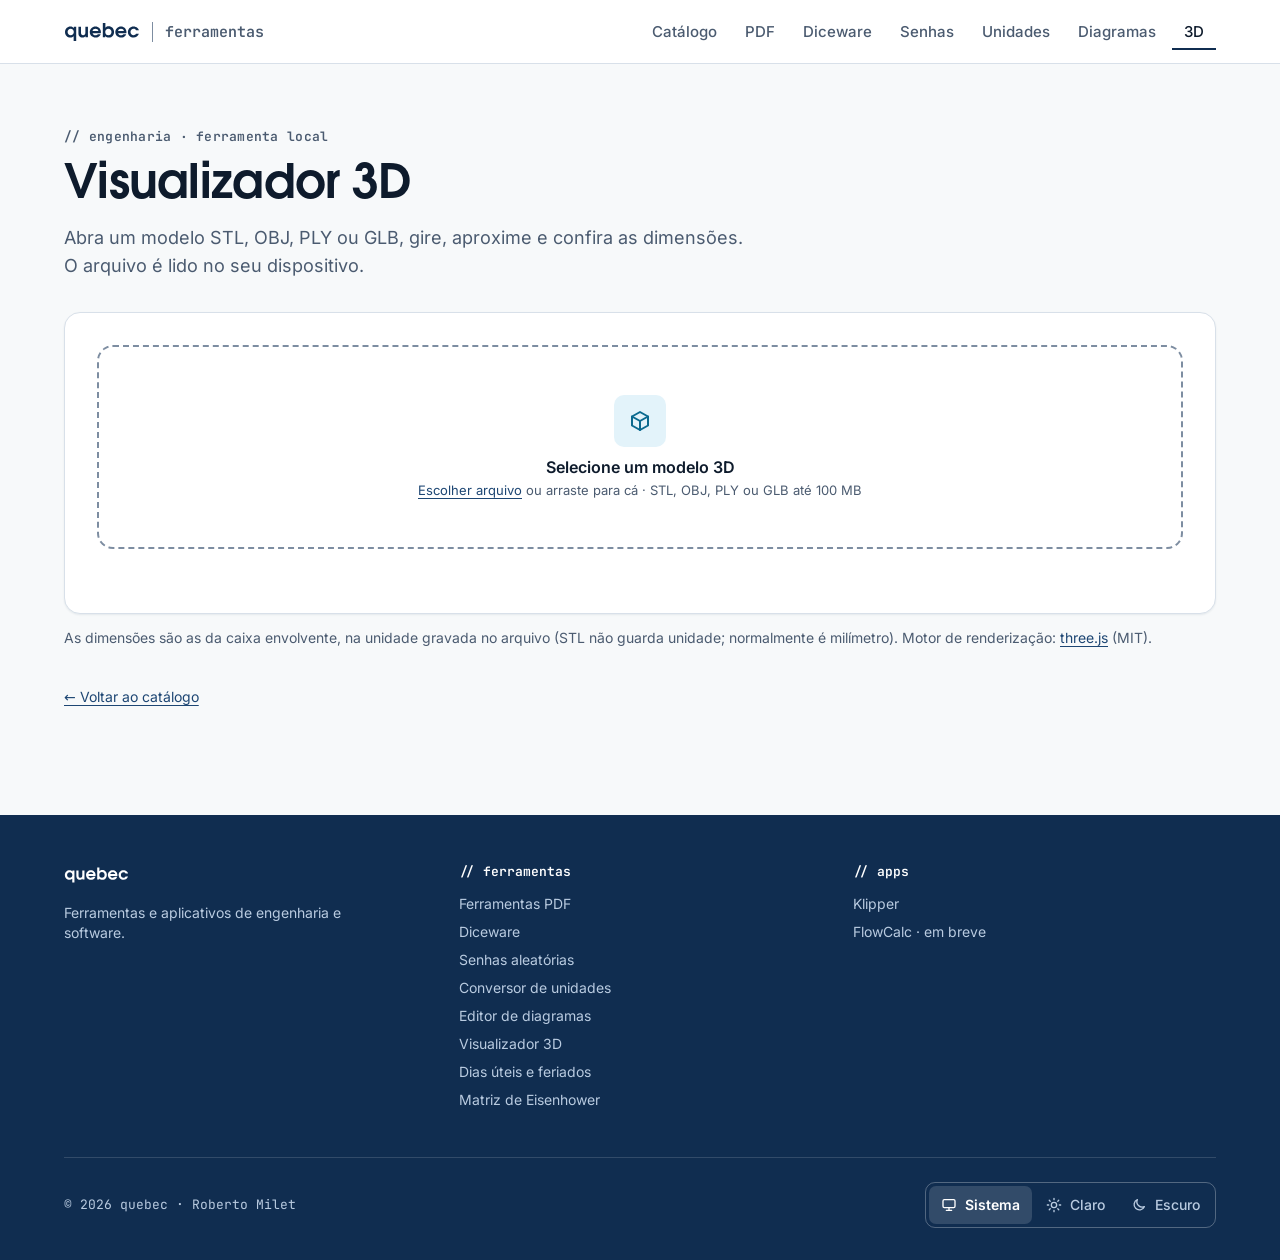
==== commit ffd523d7: "Catálogo: Dias úteis e Matriz de Eisenhower saem do beta (aguardando aceite) - Cards no catálogo, ch" ====
--- a/3d/index.html
+++ b/3d/index.html
@@ -15,9 +15,9 @@
 <meta name="theme-color" content="#08131F" media="(prefers-color-scheme: dark)">
 <link rel="preload" href="/assets/quebec/fonts/Inter-400.woff2" as="font" type="font/woff2" crossorigin>
 <link rel="preload" href="/assets/quebec/fonts/TeXGyreAdventor-700.woff2" as="font" type="font/woff2" crossorigin>
-<link rel="stylesheet" href="/assets/quebec/tokens.css?v=1.2.0">
-<link rel="stylesheet" href="/assets/quebec/bundle.css?v=1.2.0">
-<script src="/assets/quebec/quebec.js?v=1.2.0" defer></script>
+<link rel="stylesheet" href="/assets/quebec/tokens.css?v=1.2.1">
+<link rel="stylesheet" href="/assets/quebec/bundle.css?v=1.2.1">
+<script src="/assets/quebec/quebec.js?v=1.2.1" defer></script>
 <!-- /qb:head -->
   <!-- Motor: three.js (licença MIT), carregado do jsDelivr com versão fixa. -->
   <script type="importmap">{ "imports": { "three": "https://cdn.jsdelivr.net/npm/three@0.170.0/build/three.module.js", "three/addons/": "https://cdn.jsdelivr.net/npm/three@0.170.0/examples/jsm/" } }</script>
@@ -37,9 +37,9 @@
   <header class="qb-header"><div class="qb-container">
     <a class="qb-brand" href="/" aria-label="quebec ferramentas, início"><img class="qb-only-light" src="/assets/quebec/logos/nome_quebec.svg" alt="quebec" width="76" height="28"><img class="qb-only-dark" src="/assets/quebec/logos/nome_quebec_branco.svg" alt="quebec" width="76" height="28"><span class="qb-sub">ferramentas</span></a>
     <nav class="qb-nav" aria-label="Principal"><a href="/">Catálogo</a><a href="/pdf/">PDF</a><a href="/diceware/">Diceware</a><a href="/senhas/">Senhas</a><a href="/unidades/">Unidades</a><a href="/diagramas/">Diagramas</a><a href="/3d/" aria-current="page">3D</a></nav>
-    <button class="qb-menu-btn" type="button" aria-expanded="false" aria-controls="menu-celular" aria-label="Menu"><span class="i-open"><svg class="qb-i" aria-hidden="true"><use href="/assets/quebec/icons.svg?v=1.2.0#menu"/></svg></span><span class="i-close"><svg class="qb-i" aria-hidden="true"><use href="/assets/quebec/icons.svg?v=1.2.0#close"/></svg></span></button>
+    <button class="qb-menu-btn" type="button" aria-expanded="false" aria-controls="menu-celular" aria-label="Menu"><span class="i-open"><svg class="qb-i" aria-hidden="true"><use href="/assets/quebec/icons.svg?v=1.2.1#menu"/></svg></span><span class="i-close"><svg class="qb-i" aria-hidden="true"><use href="/assets/quebec/icons.svg?v=1.2.1#close"/></svg></span></button>
   </div></header>
-  <nav class="qb-mobile-nav" id="menu-celular" aria-label="Principal (celular)" hidden><a href="/">Catálogo</a><a href="/pdf/">PDF</a><a href="/diceware/">Diceware</a><a href="/senhas/">Senhas</a><a href="/unidades/">Unidades</a><a href="/diagramas/">Diagramas</a><a href="/3d/" aria-current="page">3D</a></nav>
+  <nav class="qb-mobile-nav" id="menu-celular" aria-label="Principal (celular)" hidden><a href="/">Catálogo</a><a href="/pdf/">PDF</a><a href="/diceware/">Diceware</a><a href="/senhas/">Senhas</a><a href="/unidades/">Unidades</a><a href="/diagramas/">Diagramas</a><a href="/3d/" aria-current="page">3D</a><a href="/dias-uteis/">Dias úteis</a><a href="/eisenhower/">Eisenhower</a></nav>
 </div>
 <!-- /qb:header -->
 
@@ -53,7 +53,7 @@
   <div class="qb-panel">
     <div class="qb-drop" id="drop">
       <input type="file" id="file" accept=".stl,.obj,.ply,.glb" aria-label="Selecionar modelo 3D" aria-describedby="dropHelp">
-      <span class="qb-icon-tile" aria-hidden="true"><svg class="qb-i"><use href="/assets/quebec/icons.svg?v=1.2.0#cube"/></svg></span>
+      <span class="qb-icon-tile" aria-hidden="true"><svg class="qb-i"><use href="/assets/quebec/icons.svg?v=1.2.1#cube"/></svg></span>
       <span class="qb-drop-text"><strong>Selecione um modelo 3D</strong>
       <span class="qb-help" id="dropHelp"><span class="qb-drop-link">Escolher arquivo</span> ou arraste para cá · STL, OBJ, PLY ou GLB até 100 MB</span></span>
     </div>
@@ -62,7 +62,7 @@
       <dl class="qb-kv" id="info"></dl>
       <div class="qb-actions">
         <button class="qb-chip" type="button" id="wire" aria-pressed="false">Aramado</button>
-        <button class="qb-btn qb-btn--secondary qb-btn--sm" type="button" id="reset"><svg class="qb-i" aria-hidden="true"><use href="/assets/quebec/icons.svg?v=1.2.0#rotate"/></svg>Recentrar</button>
+        <button class="qb-btn qb-btn--secondary qb-btn--sm" type="button" id="reset"><svg class="qb-i" aria-hidden="true"><use href="/assets/quebec/icons.svg?v=1.2.1#rotate"/></svg>Recentrar</button>
       </div>
     </div>
     <p class="qb-status" id="status" role="status" aria-live="polite"></p>
@@ -76,10 +76,10 @@
 <footer class="qb-footer"><div class="qb-container">
   <div class="qb-foot-grid">
     <div class="qb-foot-brand"><img src="/assets/quebec/logos/nome_quebec_branco.svg" alt="quebec" width="65" height="24"><p>Ferramentas e aplicativos de engenharia e software.</p></div>
-    <div><h2 class="qb-foot-title">// ferramentas</h2><ul><li><a href="/pdf/">Ferramentas PDF</a></li><li><a href="/diceware/">Diceware</a></li><li><a href="/senhas/">Senhas aleatórias</a></li><li><a href="/unidades/">Conversor de unidades</a></li><li><a href="/diagramas/">Editor de diagramas</a></li><li><a href="/3d/">Visualizador 3D</a></li></ul></div>
+    <div><h2 class="qb-foot-title">// ferramentas</h2><ul><li><a href="/pdf/">Ferramentas PDF</a></li><li><a href="/diceware/">Diceware</a></li><li><a href="/senhas/">Senhas aleatórias</a></li><li><a href="/unidades/">Conversor de unidades</a></li><li><a href="/diagramas/">Editor de diagramas</a></li><li><a href="/3d/">Visualizador 3D</a></li><li><a href="/dias-uteis/">Dias úteis e feriados</a></li><li><a href="/eisenhower/">Matriz de Eisenhower</a></li></ul></div>
     <div><h2 class="qb-foot-title">// apps</h2><ul><li><a href="https://klipper.quebec.com.br/" rel="noopener noreferrer">Klipper</a></li><li><span class="qb-soon">FlowCalc · em breve</span></li></ul></div>
   </div>
-  <div class="qb-legal"><span>© <span data-qb-year>2026</span> quebec · Roberto Milet</span><div class="qb-theme" role="group" aria-label="Tema"><button type="button" data-qb-theme-set="system" aria-pressed="true"><svg class="qb-i" aria-hidden="true"><use href="/assets/quebec/icons.svg?v=1.2.0#monitor"/></svg>Sistema</button><button type="button" data-qb-theme-set="light" aria-pressed="false"><svg class="qb-i" aria-hidden="true"><use href="/assets/quebec/icons.svg?v=1.2.0#sun"/></svg>Claro</button><button type="button" data-qb-theme-set="dark" aria-pressed="false"><svg class="qb-i" aria-hidden="true"><use href="/assets/quebec/icons.svg?v=1.2.0#moon"/></svg>Escuro</button></div></div>
+  <div class="qb-legal"><span>© <span data-qb-year>2026</span> quebec · Roberto Milet</span><div class="qb-theme" role="group" aria-label="Tema"><button type="button" data-qb-theme-set="system" aria-pressed="true"><svg class="qb-i" aria-hidden="true"><use href="/assets/quebec/icons.svg?v=1.2.1#monitor"/></svg>Sistema</button><button type="button" data-qb-theme-set="light" aria-pressed="false"><svg class="qb-i" aria-hidden="true"><use href="/assets/quebec/icons.svg?v=1.2.1#sun"/></svg>Claro</button><button type="button" data-qb-theme-set="dark" aria-pressed="false"><svg class="qb-i" aria-hidden="true"><use href="/assets/quebec/icons.svg?v=1.2.1#moon"/></svg>Escuro</button></div></div>
 </div></footer>
 <!-- /qb:footer -->
 </body>
--- a/assets/quebec/tokens.css
+++ b/assets/quebec/tokens.css
@@ -1,5 +1,5 @@
-/* quebec — gerado de tokens.json do design system (pacote 1.2.0). Não editar à mão: altere o design system e gere de novo.
-   1.2.0: espaços 5/10/20, --accent (realce por ferramenta), --band-border*, --on-success e tokens de movimento. */
+/* quebec — gerado de tokens.json do design system (pacote 1.2.1). Não editar à mão: altere o design system e gere de novo.
+   1.2.1: alinhado ao tokens.json do design system (presets de realce como tokens; seletores [data-qb-accent] e movimento reduzido ficam no bundle.css). */
 @font-face { font-family: 'TeX Gyre Adventor'; src: url('fonts/TeXGyreAdventor-700.woff2') format('woff2'); font-weight: 700; font-style: normal; font-display: swap; }
 @font-face { font-family: 'Inter'; src: url('fonts/Inter-400.woff2') format('woff2'); font-weight: 400; font-style: normal; font-display: swap; }
 @font-face { font-family: 'Inter'; src: url('fonts/Inter-500.woff2') format('woff2'); font-weight: 500; font-style: normal; font-display: swap; }
@@ -44,6 +44,10 @@
   --accent-tint: var(--surface-tint);
   --band-border: rgba(255,255,255,0.14);
   --band-border-strong: rgba(255,255,255,0.28);
+  --accent-violeta: #6A3FC1;
+  --accent-violeta-tint: #F0EBFA;
+  --accent-ciano: #0B6A8F;
+  --accent-ciano-tint: #E3F3FA;
   --shadow-sm: 0 1px 2px rgba(16,45,80,0.08);
   --shadow-md: 0 6px 20px rgba(16,45,80,0.10);
   color-scheme: light;
@@ -71,6 +75,10 @@
   --on-success: var(--navy-950);
   --band-border: rgba(255,255,255,0.12);
   --band-border-strong: rgba(255,255,255,0.24);
+  --accent-violeta: #C3AEF5;
+  --accent-violeta-tint: #2A2347;
+  --accent-ciano: var(--cyan-400);
+  --accent-ciano-tint: #0F3144;
   --shadow-sm: 0 1px 2px rgba(0,0,0,0.4);
   --shadow-md: 0 8px 24px rgba(0,0,0,0.45);
   color-scheme: dark;
@@ -103,13 +111,6 @@
   --font-sans: Inter, system-ui, -apple-system, "Segoe UI", Roboto, sans-serif;
   --font-mono: "JetBrains Mono", ui-monospace, "SFMono-Regular", Menlo, monospace;
 }
-/* Realce por ferramenta: só pinta ícones, sobretítulos e destaques de título. Nunca altera --primary, --link ou --focus.
-   As cores ficam longe de --danger, --warning e --success. Use <main data-qb-accent="violeta">. */
-[data-qb-accent="violeta"] { --accent: #6A3FC1; --accent-tint: #F0EBFA; }
-[data-theme="dark"] [data-qb-accent="violeta"] { --accent: #C3AEF5; --accent-tint: #2A2347; }
-[data-qb-accent="ciano"] { --accent: #0B6A8F; --accent-tint: #E3F3FA; }
-[data-theme="dark"] [data-qb-accent="ciano"] { --accent: var(--cyan-400); --accent-tint: #0F3144; }
-@media (prefers-reduced-motion: reduce) { :root { --dur-1: 0ms; --dur-2: 0ms; } }
 .display-xl { font-family: var(--font-display); font-size: 64px; line-height: 68px; font-weight: 700; letter-spacing: -0.02em; }
 .display-lg { font-family: var(--font-display); font-size: 48px; line-height: 54px; font-weight: 700; letter-spacing: -0.015em; }
 .h1 { font-family: var(--font-display); font-size: 36px; line-height: 42px; font-weight: 700; letter-spacing: -0.01em; }
--- a/assets/quebec/bundle.css
+++ b/assets/quebec/bundle.css
@@ -1,4 +1,4 @@
-/* quebec — componentes (classes qb-*), pacote 1.2.0. Carrega depois de tokens.css; usa só variáveis de token.
+/* quebec — componentes (classes qb-*), pacote 1.2.1. Carrega depois de tokens.css; usa só variáveis de token.
    Pontos de quebra (convenção, media queries não leem variáveis): 1100 / 860 / 600 px. */
 .qb, .qb * { box-sizing: border-box; }
 .qb { font-family: var(--font-sans); color: var(--text); background: var(--bg); -webkit-font-smoothing: antialiased; }
@@ -257,9 +257,9 @@
 .qb-actionbar { display: flex; align-items: center; justify-content: space-between; gap: var(--space-3); flex-wrap: wrap; padding-top: var(--space-2); border-top: 1px solid var(--border); }
 .qb-result { display: flex; align-items: center; gap: var(--space-4); padding: var(--space-4); border-radius: var(--radius-lg); background: var(--surface-sunken); border: 1px solid var(--border); }
 .qb-result .qb-icon-tile { background: var(--surface); color: var(--success); }
-.qb-result div { flex: 1; min-width: 0; }
-.qb-result b { display: block; font: 600 15px/20px var(--font-sans); }
-.qb-result span { font: 400 13px/18px var(--font-mono); color: var(--text-muted); }
+.qb-result > div { flex: 1; min-width: 0; }
+.qb-result > div > b { display: block; font: 600 15px/20px var(--font-sans); }
+.qb-result > div > span { font: 400 13px/18px var(--font-mono); color: var(--text-muted); } /* 1.2.1: só o texto do resultado, não o rótulo de um .qb-btn dentro dele */
 @media (max-width: 860px) {
   .qb-tool-head { padding: var(--space-4); align-items: flex-start; }
   .qb-tool-head h2 { font-size: 22px; line-height: 28px; }
@@ -374,3 +374,11 @@
   .qb-row2, .qb-checks { grid-template-columns: 1fr; }
   .qb-disclosure { padding: 0 var(--space-4); }
 }
+
+/* ---------- 1.2.1 · ligações que tokens.json não expressa ---------- */
+/* Realce por ferramenta: <main data-qb-accent="violeta|ciano">. Só pinta ícones e destaques; nunca altera --primary, --link ou --focus.
+   Os valores por tema vêm dos tokens accent-violeta*, accent-ciano*. */
+[data-qb-accent="violeta"] { --accent: var(--accent-violeta); --accent-tint: var(--accent-violeta-tint); }
+[data-qb-accent="ciano"] { --accent: var(--accent-ciano); --accent-tint: var(--accent-ciano-tint); }
+/* Movimento reduzido: as transições ficam instantâneas. */
+@media (prefers-reduced-motion: reduce) { :root { --dur-1: 0ms; --dur-2: 0ms; } }
